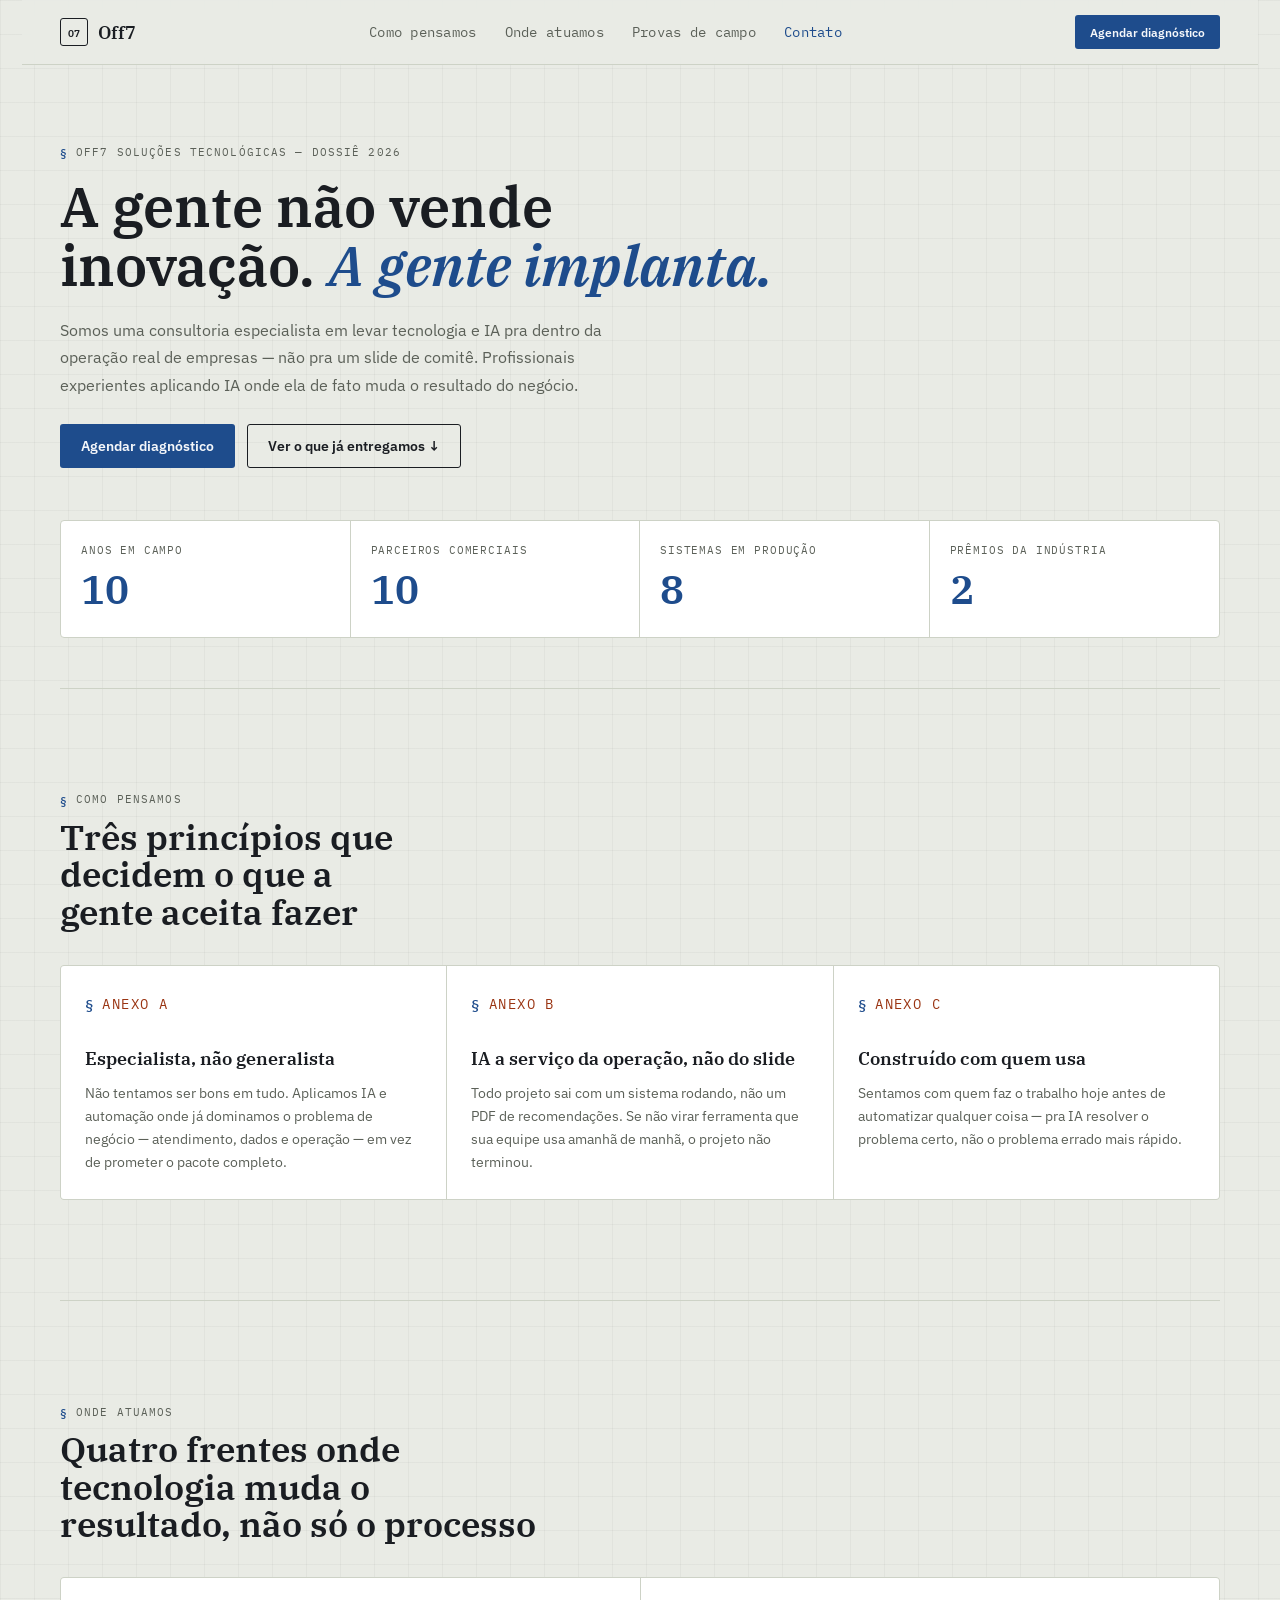
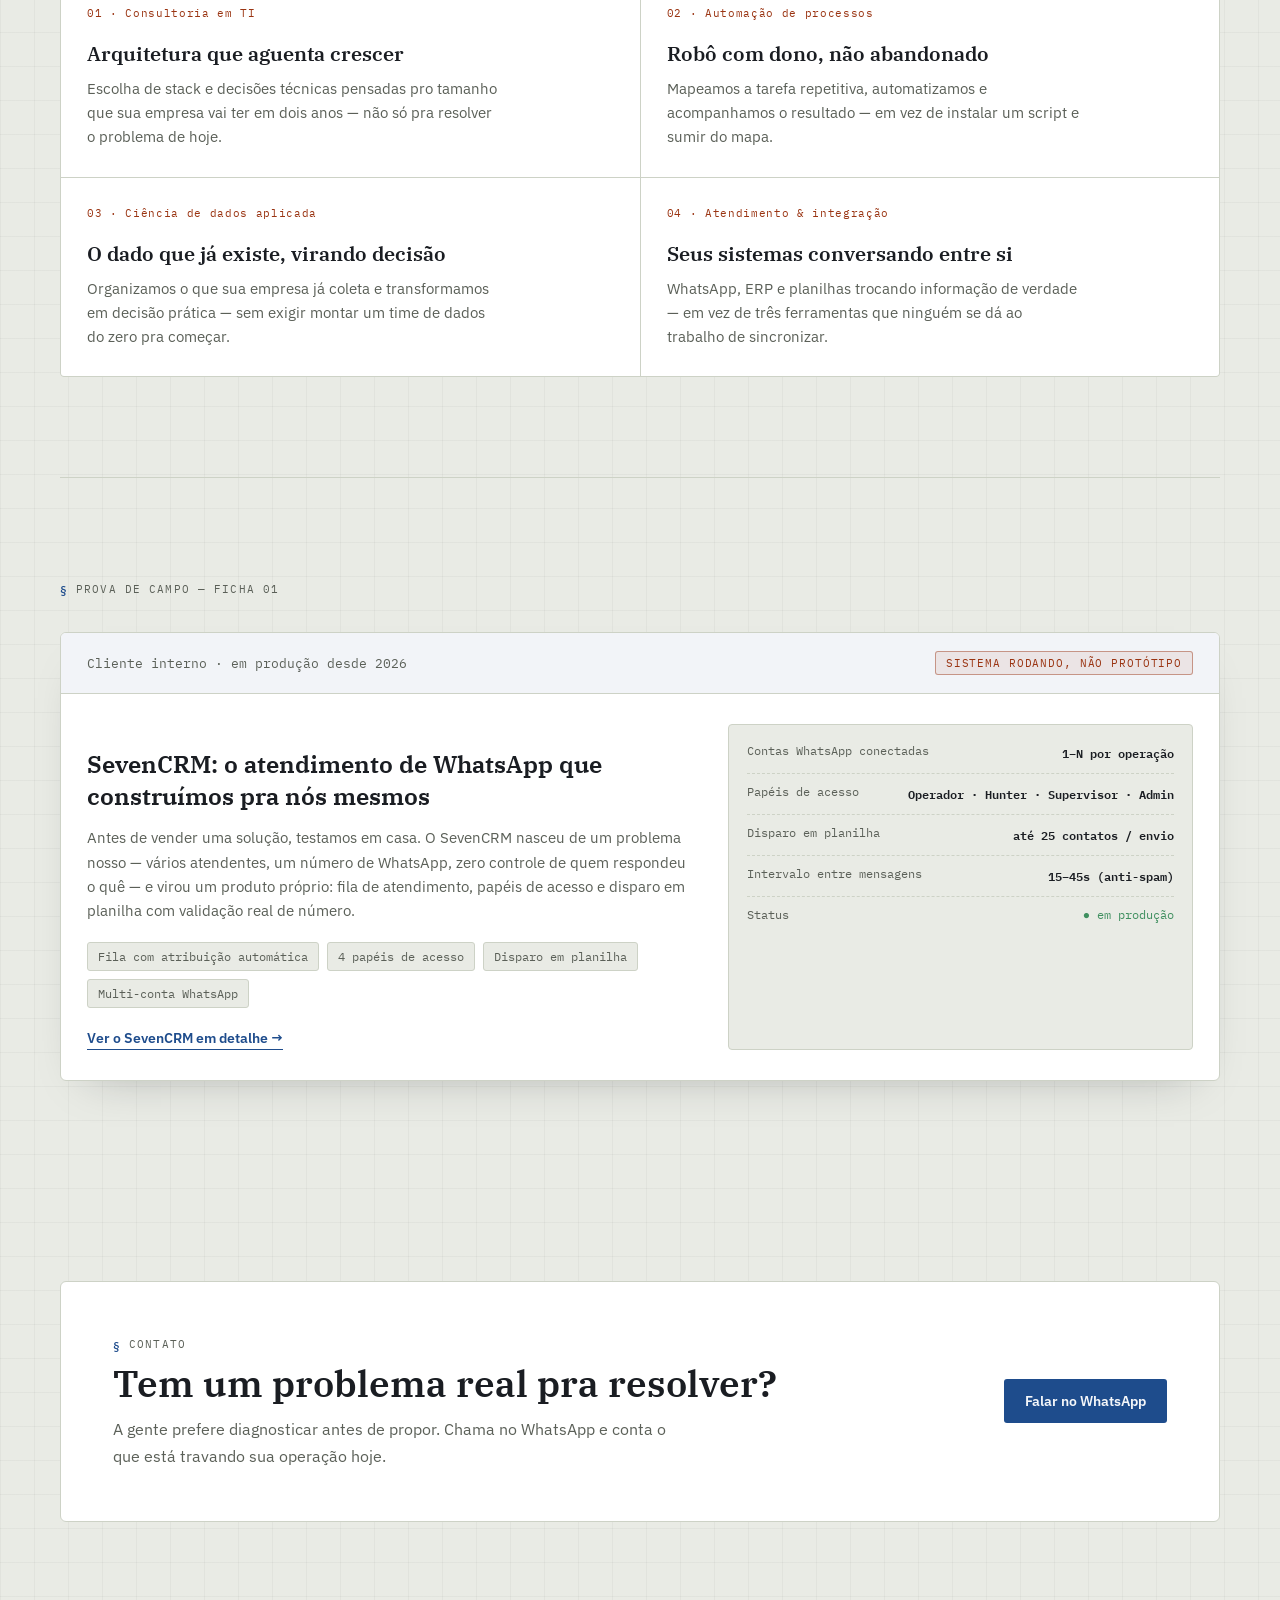
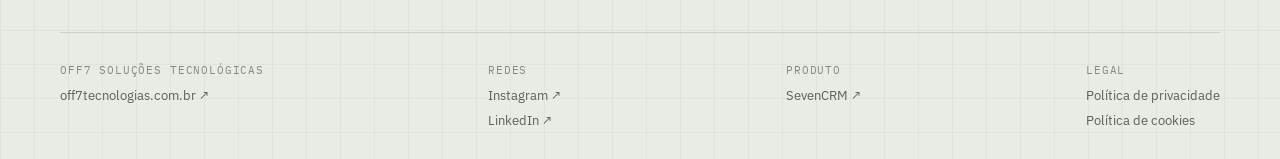
==== index.html @ 9f33e904 "Site institucional Off7 - versão dossiê" ====
<!doctype html>
<html lang="pt-BR">
<head>
  <meta charset="utf-8">
  <meta name="viewport" content="width=device-width, initial-scale=1">
  <title>Off7 Dossiê</title>
  <meta name="description" content="Off7 Soluções Tecnológicas — especialistas em aplicar IA e tecnologia em negócios reais.">
  <link rel="preconnect" href="https://fonts.googleapis.com">
  <link rel="preconnect" href="https://fonts.gstatic.com" crossorigin>
  <link rel="stylesheet" href="https://fonts.googleapis.com/css2?family=IBM+Plex+Serif:ital,wght@0,400;0,500;0,600;1,500&family=IBM+Plex+Sans:wght@400;500;600&family=IBM+Plex+Mono:wght@400;500;600&display=swap">
  <link rel="stylesheet" href="css/style.css">
</head>
<body>

<header class="top">
  <div class="navrow">
    <div class="brand"><span class="mark">O7</span>Off7</div>
    <nav class="links">
      <a href="#pensamos">Como pensamos</a>
      <a href="#atuamos">Onde atuamos</a>
      <a href="#provas">Provas de campo</a>
      <a href="#contato">Contato</a>
    </nav>
    <a class="btn btn-primary btn-sm" href="https://api.whatsapp.com/send?phone=5567991216024&text=Ol%C3%A1!%20Quero%20agendar%20um%20diagn%C3%B3stico%20com%20a%20Off7." target="_blank" rel="noopener">Agendar diagnóstico</a>
  </div>
</header>

<main class="wrap">

  <section class="hero">
    <p class="tag">Off7 Soluções Tecnológicas — dossiê 2026</p>
    <h1>A gente não vende<br>inovação. <i>A gente implanta.</i></h1>
    <p class="lede">Somos uma consultoria especialista em levar tecnologia e IA pra dentro da operação real de empresas — não pra um slide de comitê. Profissionais experientes aplicando IA onde ela de fato muda o resultado do negócio.</p>
    <div class="hero-ctas">
      <a class="btn btn-primary" href="https://api.whatsapp.com/send?phone=5567991216024&text=Ol%C3%A1!%20Quero%20agendar%20um%20diagn%C3%B3stico%20com%20a%20Off7." target="_blank" rel="noopener">Agendar diagnóstico</a>
      <a class="btn btn-ghost" href="#provas">Ver o que já entregamos ↓</a>
    </div>

    <div class="gauges">
      <div class="gauge"><div class="lbl">Anos em campo</div><div class="val">10</div></div>
      <div class="gauge"><div class="lbl">Parceiros comerciais</div><div class="val">10</div></div>
      <div class="gauge"><div class="lbl">Sistemas em produção</div><div class="val">8</div></div>
      <div class="gauge"><div class="lbl">Prêmios da indústria</div><div class="val">2</div></div>
    </div>
  </section>

  <section class="rule" id="pensamos">
    <p class="tag">Como pensamos</p>
    <h2 style="font-size:clamp(1.6rem,3vw,2.2rem);margin-top:10px;max-width:22ch;">Três princípios que decidem o que a gente aceita fazer</h2>
    <div class="anexos">
      <div class="anexo">
        <p class="tag" style="color:var(--flag);">Anexo A</p>
        <h3>Especialista, não generalista</h3>
        <p>Não tentamos ser bons em tudo. Aplicamos IA e automação onde já dominamos o problema de negócio — atendimento, dados e operação — em vez de prometer o pacote completo.</p>
      </div>
      <div class="anexo">
        <p class="tag" style="color:var(--flag);">Anexo B</p>
        <h3>IA a serviço da operação, não do slide</h3>
        <p>Todo projeto sai com um sistema rodando, não um PDF de recomendações. Se não virar ferramenta que sua equipe usa amanhã de manhã, o projeto não terminou.</p>
      </div>
      <div class="anexo">
        <p class="tag" style="color:var(--flag);">Anexo C</p>
        <h3>Construído com quem usa</h3>
        <p>Sentamos com quem faz o trabalho hoje antes de automatizar qualquer coisa — pra IA resolver o problema certo, não o problema errado mais rápido.</p>
      </div>
    </div>
  </section>

  <section class="rule" id="atuamos">
    <p class="tag">Onde atuamos</p>
    <h2 style="font-size:clamp(1.6rem,3vw,2.2rem);margin-top:10px;max-width:24ch;">Quatro frentes onde tecnologia muda o resultado, não só o processo</h2>
    <div class="sol-grid">
      <div class="sol-card">
        <div class="num mono">01 · Consultoria em TI</div>
        <h3>Arquitetura que aguenta crescer</h3>
        <p>Escolha de stack e decisões técnicas pensadas pro tamanho que sua empresa vai ter em dois anos — não só pra resolver o problema de hoje.</p>
      </div>
      <div class="sol-card">
        <div class="num mono">02 · Automação de processos</div>
        <h3>Robô com dono, não abandonado</h3>
        <p>Mapeamos a tarefa repetitiva, automatizamos e acompanhamos o resultado — em vez de instalar um script e sumir do mapa.</p>
      </div>
      <div class="sol-card">
        <div class="num mono">03 · Ciência de dados aplicada</div>
        <h3>O dado que já existe, virando decisão</h3>
        <p>Organizamos o que sua empresa já coleta e transformamos em decisão prática — sem exigir montar um time de dados do zero pra começar.</p>
      </div>
      <div class="sol-card">
        <div class="num mono">04 · Atendimento &amp; integração</div>
        <h3>Seus sistemas conversando entre si</h3>
        <p>WhatsApp, ERP e planilhas trocando informação de verdade — em vez de três ferramentas que ninguém se dá ao trabalho de sincronizar.</p>
      </div>
    </div>
  </section>

  <section class="rule" id="provas">
    <p class="tag">Prova de campo — ficha 01</p>
    <div class="case">
      <div class="case-head">
        <span class="mono" style="font-size:.82rem;color:var(--ink-dim);">Cliente interno · em produção desde 2026</span>
        <span class="stamp">Sistema rodando, não protótipo</span>
      </div>
      <div class="case-body">
        <div>
          <h3>SevenCRM: o atendimento de WhatsApp que construímos pra nós mesmos</h3>
          <p>Antes de vender uma solução, testamos em casa. O SevenCRM nasceu de um problema nosso — vários atendentes, um número de WhatsApp, zero controle de quem respondeu o quê — e virou um produto próprio: fila de atendimento, papéis de acesso e disparo em planilha com validação real de número.</p>
          <div class="spec-tags">
            <span>Fila com atribuição automática</span>
            <span>4 papéis de acesso</span>
            <span>Disparo em planilha</span>
            <span>Multi-conta WhatsApp</span>
          </div>
          <a class="case-link" href="https://claude.ai/code/artifact/d5d40e7f-3001-4cc8-a65e-c91b15269da6" target="_blank" rel="noopener">Ver o SevenCRM em detalhe →</a>
        </div>
        <div class="case-visual">
          <div class="row"><span>Contas WhatsApp conectadas</span><b>1–N por operação</b></div>
          <div class="row"><span>Papéis de acesso</span><b>Operador · Hunter · Supervisor · Admin</b></div>
          <div class="row"><span>Disparo em planilha</span><b>até 25 contatos / envio</b></div>
          <div class="row"><span>Intervalo entre mensagens</span><b>15–45s (anti-spam)</b></div>
          <div class="row"><span>Status</span><span class="ok">● em produção</span></div>
        </div>
      </div>
    </div>
  </section>

  <section id="contato">
    <div class="cta-block">
      <div class="cta-grid">
        <div>
          <p class="tag">Contato</p>
          <h2 style="margin-top:10px;">Tem um problema real pra resolver?</h2>
          <p class="lede" style="margin-top:12px;">A gente prefere diagnosticar antes de propor. Chama no WhatsApp e conta o que está travando sua operação hoje.</p>
        </div>
        <a class="btn btn-primary" href="https://api.whatsapp.com/send?phone=5567991216024&text=Ol%C3%A1!%20Quero%20agendar%20um%20diagn%C3%B3stico%20com%20a%20Off7." target="_blank" rel="noopener">Falar no WhatsApp</a>
      </div>
    </div>
  </section>

  <footer>
    <div class="footrow">
      <div class="footcol">
        <span class="footlabel">Off7 Soluções Tecnológicas</span>
        <a href="https://www.off7tecnologias.com.br" target="_blank" rel="noopener">off7tecnologias.com.br ↗</a>
      </div>
      <div class="footcol">
        <span class="footlabel">Redes</span>
        <a href="https://www.instagram.com/off7_contech/" target="_blank" rel="noopener">Instagram ↗</a>
        <a href="https://www.linkedin.com/company/off7-solucoes-tecnologicas" target="_blank" rel="noopener">LinkedIn ↗</a>
      </div>
      <div class="footcol">
        <span class="footlabel">Produto</span>
        <a href="https://claude.ai/code/artifact/d5d40e7f-3001-4cc8-a65e-c91b15269da6" target="_blank" rel="noopener">SevenCRM ↗</a>
      </div>
      <div class="footcol">
        <span class="footlabel">Legal</span>
        <a href="https://www.off7tecnologias.com.br/política-de-privacidade" target="_blank" rel="noopener">Política de privacidade</a>
        <a href="https://www.off7tecnologias.com.br/política-de-cookies" target="_blank" rel="noopener">Política de cookies</a>
      </div>
    </div>
  </footer>

</main>

<script src="js/script.js"></script>
</body>
</html>
---- css/style.css ----
:root{
  /* light-first: bare :root carries the primary (paper) palette */
  --paper:#E9EBE5;
  --panel:#FFFFFF;
  --ink:#1A1D22;
  --ink-dim:#5B6058;
  --line:#CDD2C6;
  --blueprint:#1E4C8C;
  --blueprint-2:#123566;
  --blueprint-ink:#F5F7FA;
  --flag:#9A3412;
  --flag-bg:rgba(154,52,18,.08);
  --shadow:0 20px 46px -30px rgba(26,29,34,.35);
}
@media (prefers-color-scheme: dark){
  :root:not([data-theme="light"]){
    --paper:#15171B;
    --panel:#1D2024;
    --ink:#EBEAE4;
    --ink-dim:#9A9F97;
    --line:#33372E;
    --blueprint:#7CA6E3;
    --blueprint-2:#A9C4EE;
    --blueprint-ink:#0B1622;
    --flag:#E2703F;
    --flag-bg:rgba(226,112,63,.12);
    --shadow:0 26px 60px -32px rgba(0,0,0,.6);
  }
}
:root[data-theme="dark"]{
  --paper:#15171B;
  --panel:#1D2024;
  --ink:#EBEAE4;
  --ink-dim:#9A9F97;
  --line:#33372E;
  --blueprint:#7CA6E3;
  --blueprint-2:#A9C4EE;
  --blueprint-ink:#0B1622;
  --flag:#E2703F;
  --flag-bg:rgba(226,112,63,.12);
  --shadow:0 26px 60px -32px rgba(0,0,0,.6);
}

*{box-sizing:border-box;}
html{scroll-behavior:smooth;}
@media (prefers-reduced-motion: reduce){ html{scroll-behavior:auto;} *{animation-duration:.001ms !important;transition-duration:.001ms !important;} }

body{
  margin:0;background:var(--paper);color:var(--ink);
  font-family:'IBM Plex Sans',system-ui,-apple-system,'Segoe UI',sans-serif;
  padding-inline:22px;
  background-image:
    linear-gradient(color-mix(in srgb, var(--ink) 4%, transparent) 1px, transparent 1px),
    linear-gradient(90deg, color-mix(in srgb, var(--ink) 4%, transparent) 1px, transparent 1px);
  background-size:34px 34px;
}
h1,h2{font-family:'IBM Plex Serif',Georgia,serif;font-weight:600;text-wrap:balance;margin:0;line-height:1.06;}
p{margin:0;}
a{color:inherit;}
.mono{font-family:'IBM Plex Mono',ui-monospace,monospace;}
.wrap{max-width:1160px;margin-inline:auto;}
.tag{
  display:inline-flex;align-items:center;gap:8px;
  font-family:'IBM Plex Mono';font-size:.7rem;letter-spacing:.1em;text-transform:uppercase;
  color:var(--ink-dim);
}
.tag::before{content:"§";color:var(--blueprint);font-weight:600;}
section{padding-block:clamp(52px,8vw,100px);}
.rule{border-top:1px solid var(--line);}
.lede{color:var(--ink-dim);font-size:1.02rem;line-height:1.68;max-width:58ch;}

header.top{
  position:sticky;top:0;z-index:40;
  background:color-mix(in srgb, var(--paper) 88%, transparent);
  backdrop-filter:blur(8px);border-bottom:1px solid var(--line);
}
.navrow{max-width:1160px;margin-inline:auto;display:flex;align-items:center;justify-content:space-between;gap:16px;padding-block:15px;}
.brand{display:flex;align-items:center;gap:10px;font-family:'IBM Plex Serif';font-weight:600;font-size:1.15rem;}
.brand .mark{
  width:28px;height:28px;border:1.5px solid var(--ink);border-radius:3px;
  display:flex;align-items:center;justify-content:center;
  font-family:'IBM Plex Mono';font-size:.65rem;font-weight:600;
}
nav.links{display:flex;gap:28px;font-size:.86rem;font-family:'IBM Plex Mono';letter-spacing:.02em;}
nav.links a{color:var(--ink-dim);text-decoration:none;transition:color .15s;}
nav.links a:hover,
nav.links a.active{color:var(--blueprint);}
@media (max-width:780px){ nav.links{display:none;} }

.btn{
  display:inline-flex;align-items:center;gap:8px;padding:12px 20px;border-radius:3px;
  font-weight:600;font-size:.88rem;text-decoration:none;border:1.5px solid transparent;cursor:pointer;
  transition:background .15s,color .15s,border-color .15s,transform .15s;white-space:nowrap;
}
.btn:active{transform:translateY(1px);}
.btn-primary{background:var(--blueprint);color:var(--blueprint-ink);}
.btn-primary:hover{background:var(--blueprint-2);}
.btn-ghost{background:transparent;border-color:var(--ink);color:var(--ink);}
.btn-ghost:hover{border-color:var(--blueprint);color:var(--blueprint);}
.btn-sm{padding:8px 14px;font-size:.78rem;}

/* ---------- hero ---------- */
.hero{padding-block:clamp(44px,7vw,76px) clamp(30px,5vw,50px);}
.hero h1{font-size:clamp(2.2rem,4.4vw,3.5rem);margin-block:16px 20px;}
.hero h1 i{font-style:italic;color:var(--blueprint);}
.hero-ctas{display:flex;gap:12px;flex-wrap:wrap;margin-top:26px;}

.gauges{
  margin-top:52px;display:grid;grid-template-columns:repeat(4,1fr);
  border:1px solid var(--line);border-radius:4px;overflow:hidden;background:var(--panel);
}
@media (max-width:760px){ .gauges{grid-template-columns:1fr 1fr;} }
.gauge{padding:22px 20px;border-right:1px solid var(--line);}
.gauge:last-child{border-right:none;}
@media (max-width:760px){ .gauge:nth-child(2n){border-right:none;} .gauge{border-bottom:1px solid var(--line);} .gauge:nth-last-child(-n+2){border-bottom:none;} }
.gauge .lbl{font-family:'IBM Plex Mono';font-size:.66rem;letter-spacing:.08em;text-transform:uppercase;color:var(--ink-dim);}
.gauge .val{font-family:'IBM Plex Serif';font-weight:600;font-size:clamp(1.9rem,3.2vw,2.5rem);margin-top:6px;font-variant-numeric:tabular-nums;color:var(--blueprint);}

/* ---------- anexos (philosophy) ---------- */
.anexos{display:grid;grid-template-columns:repeat(3,1fr);gap:1px;background:var(--line);border:1px solid var(--line);border-radius:4px;overflow:hidden;margin-top:34px;}
@media (max-width:860px){ .anexos{grid-template-columns:1fr;} }
.anexo{background:var(--panel);padding:26px 24px;}
.anexo .tag{margin-bottom:14px;}
.anexo h3{font-family:'IBM Plex Serif';font-weight:600;font-size:1.15rem;margin-bottom:10px;line-height:1.3;}
.anexo p{font-size:.9rem;color:var(--ink-dim);line-height:1.6;}

/* ---------- soluções ---------- */
.sol-grid{display:grid;grid-template-columns:repeat(2,1fr);gap:1px;background:var(--line);border:1px solid var(--line);border-radius:4px;overflow:hidden;margin-top:34px;}
@media (max-width:760px){ .sol-grid{grid-template-columns:1fr;} }
.sol-card{background:var(--panel);padding:28px 26px;}
.sol-card .num{font-family:'IBM Plex Mono';font-size:.7rem;color:var(--flag);margin-bottom:12px;letter-spacing:.06em;}
.sol-card h3{font-family:'IBM Plex Serif';font-weight:600;font-size:1.25rem;margin-bottom:10px;}
.sol-card p{font-size:.92rem;color:var(--ink-dim);line-height:1.62;max-width:46ch;}

/* ---------- prova de campo ---------- */
.case{
  margin-top:34px;border:1px solid var(--line);border-radius:6px;background:var(--panel);
  box-shadow:var(--shadow);overflow:hidden;
}
.case-head{
  display:flex;align-items:center;justify-content:space-between;gap:16px;flex-wrap:wrap;
  padding:18px 26px;border-bottom:1px solid var(--line);background:color-mix(in srgb, var(--blueprint) 6%, var(--panel));
}
.case-head .stamp{
  font-family:'IBM Plex Mono';font-size:.68rem;letter-spacing:.08em;text-transform:uppercase;
  color:var(--flag);border:1px solid color-mix(in srgb, var(--flag) 45%, transparent);
  background:var(--flag-bg);padding:4px 10px;border-radius:3px;
}
.case-body{padding:30px 26px;display:grid;grid-template-columns:1.3fr 1fr;gap:36px;}
@media (max-width:860px){ .case-body{grid-template-columns:1fr;} }
.case-body h3{font-family:'IBM Plex Serif';font-weight:600;font-size:1.5rem;margin-bottom:14px;}
.case-body p{font-size:.92rem;color:var(--ink-dim);line-height:1.65;}
.spec-tags{display:flex;flex-wrap:wrap;gap:8px;margin-top:18px;}
.spec-tags span{
  font-family:'IBM Plex Mono';font-size:.72rem;padding:6px 10px;border:1px solid var(--line);
  border-radius:3px;color:var(--ink-dim);background:var(--paper);
}
.case-link{
  margin-top:20px;display:inline-flex;align-items:center;gap:6px;
  font-weight:600;font-size:.9rem;color:var(--blueprint);text-decoration:none;border-bottom:1.5px solid var(--blueprint);padding-bottom:2px;
}
.case-link:hover{color:var(--blueprint-2);border-color:var(--blueprint-2);}
.case-visual{
  border:1px solid var(--line);border-radius:4px;padding:18px;background:var(--paper);
  display:flex;flex-direction:column;gap:10px;font-family:'IBM Plex Mono';font-size:.76rem;
}
.case-visual .row{display:flex;justify-content:space-between;gap:10px;padding-bottom:10px;border-bottom:1px dashed var(--line);color:var(--ink-dim);}
.case-visual .row:last-child{border-bottom:none;padding-bottom:0;}
.case-visual .row b{color:var(--ink);font-weight:600;}
.case-visual .ok{color:#3F8F5F;}

/* ---------- final cta ---------- */
.cta-block{
  background:var(--panel);border:1px solid var(--line);border-radius:6px;
  padding:clamp(30px,5.5vw,52px);text-align:left;
}
.cta-grid{display:grid;grid-template-columns:1.2fr auto;gap:24px;align-items:center;}
@media (max-width:700px){ .cta-grid{grid-template-columns:1fr;} }
.cta-block h2{font-size:clamp(1.7rem,3.2vw,2.3rem);}

footer{border-top:1px solid var(--line);padding-block:30px;margin-top:10px;}
.footrow{display:flex;justify-content:space-between;align-items:flex-start;gap:20px;flex-wrap:wrap;font-size:.82rem;color:var(--ink-dim);}
.footcol{display:flex;flex-direction:column;gap:8px;}
.footcol a{text-decoration:none;color:var(--ink-dim);}
.footcol a:hover{color:var(--blueprint);}
.footlabel{font-family:'IBM Plex Mono';font-size:.66rem;letter-spacing:.08em;text-transform:uppercase;color:var(--ink-dim);opacity:.7;margin-bottom:2px;}
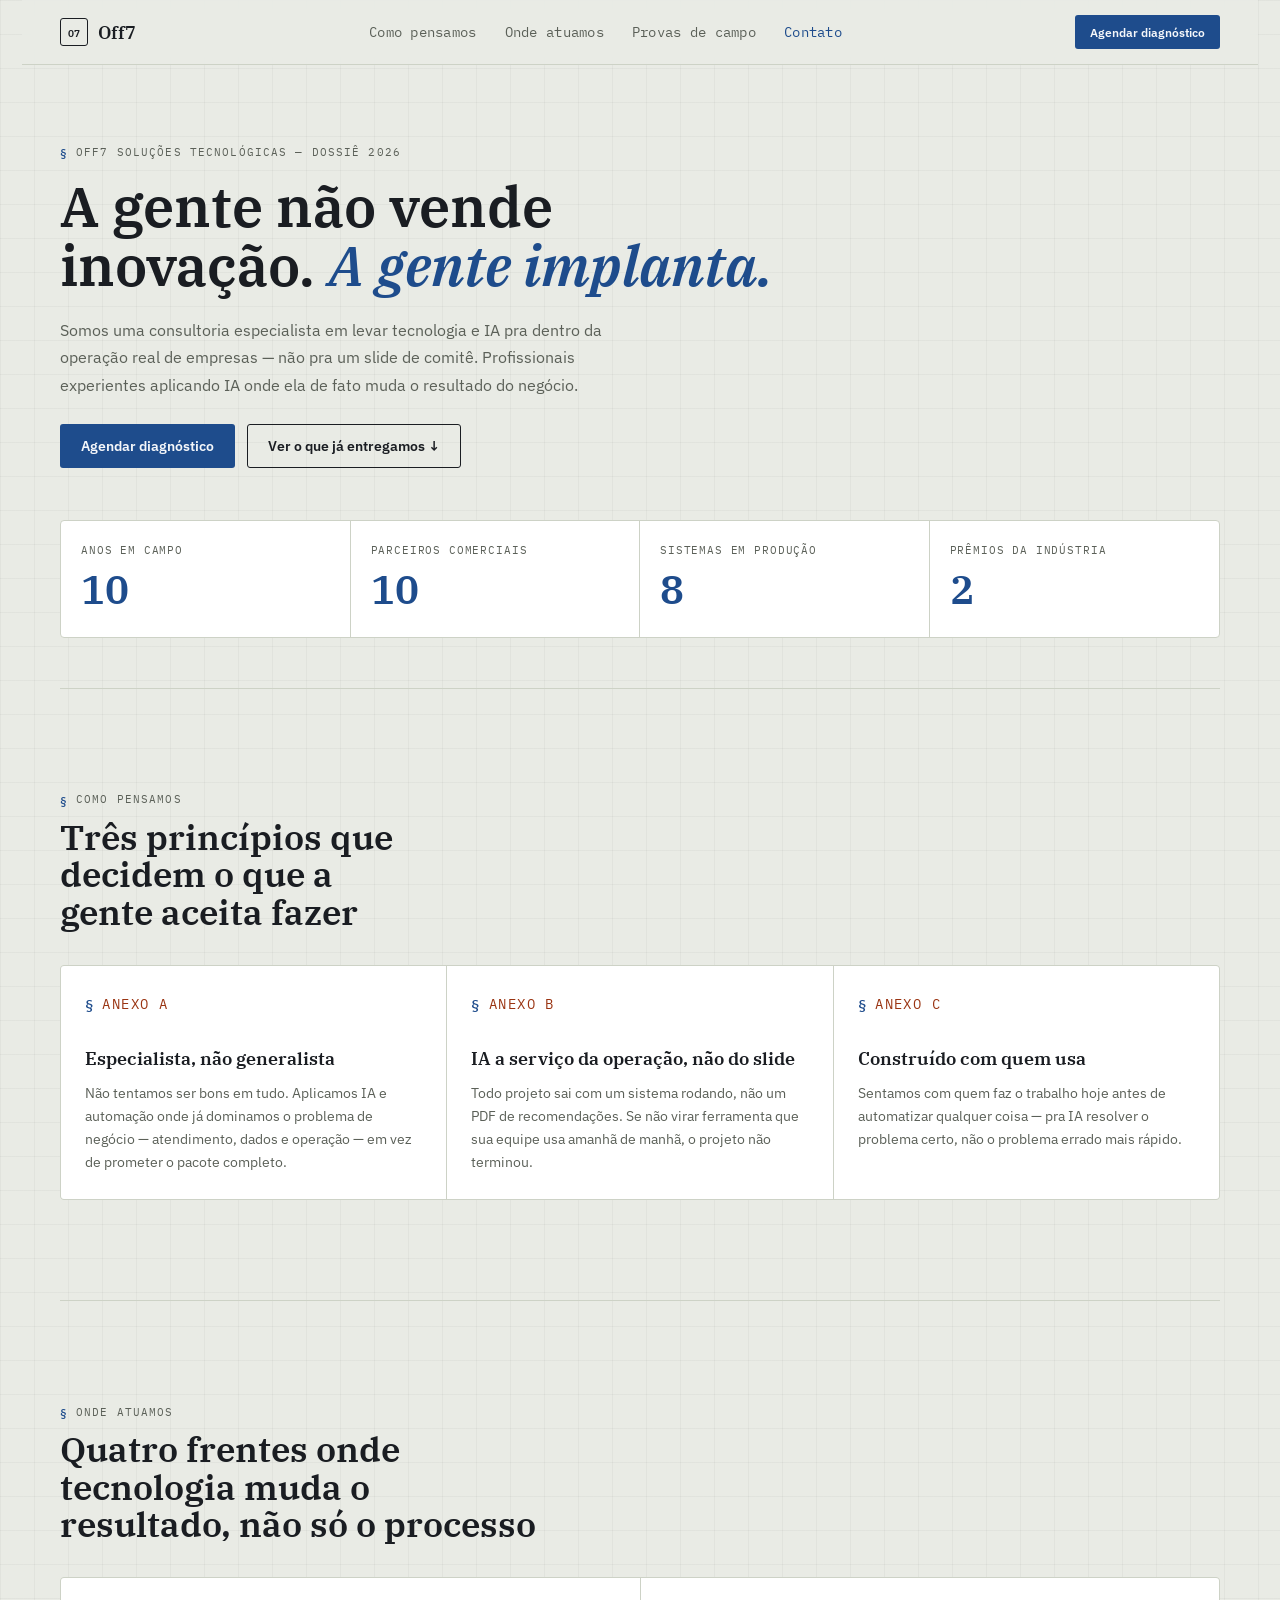
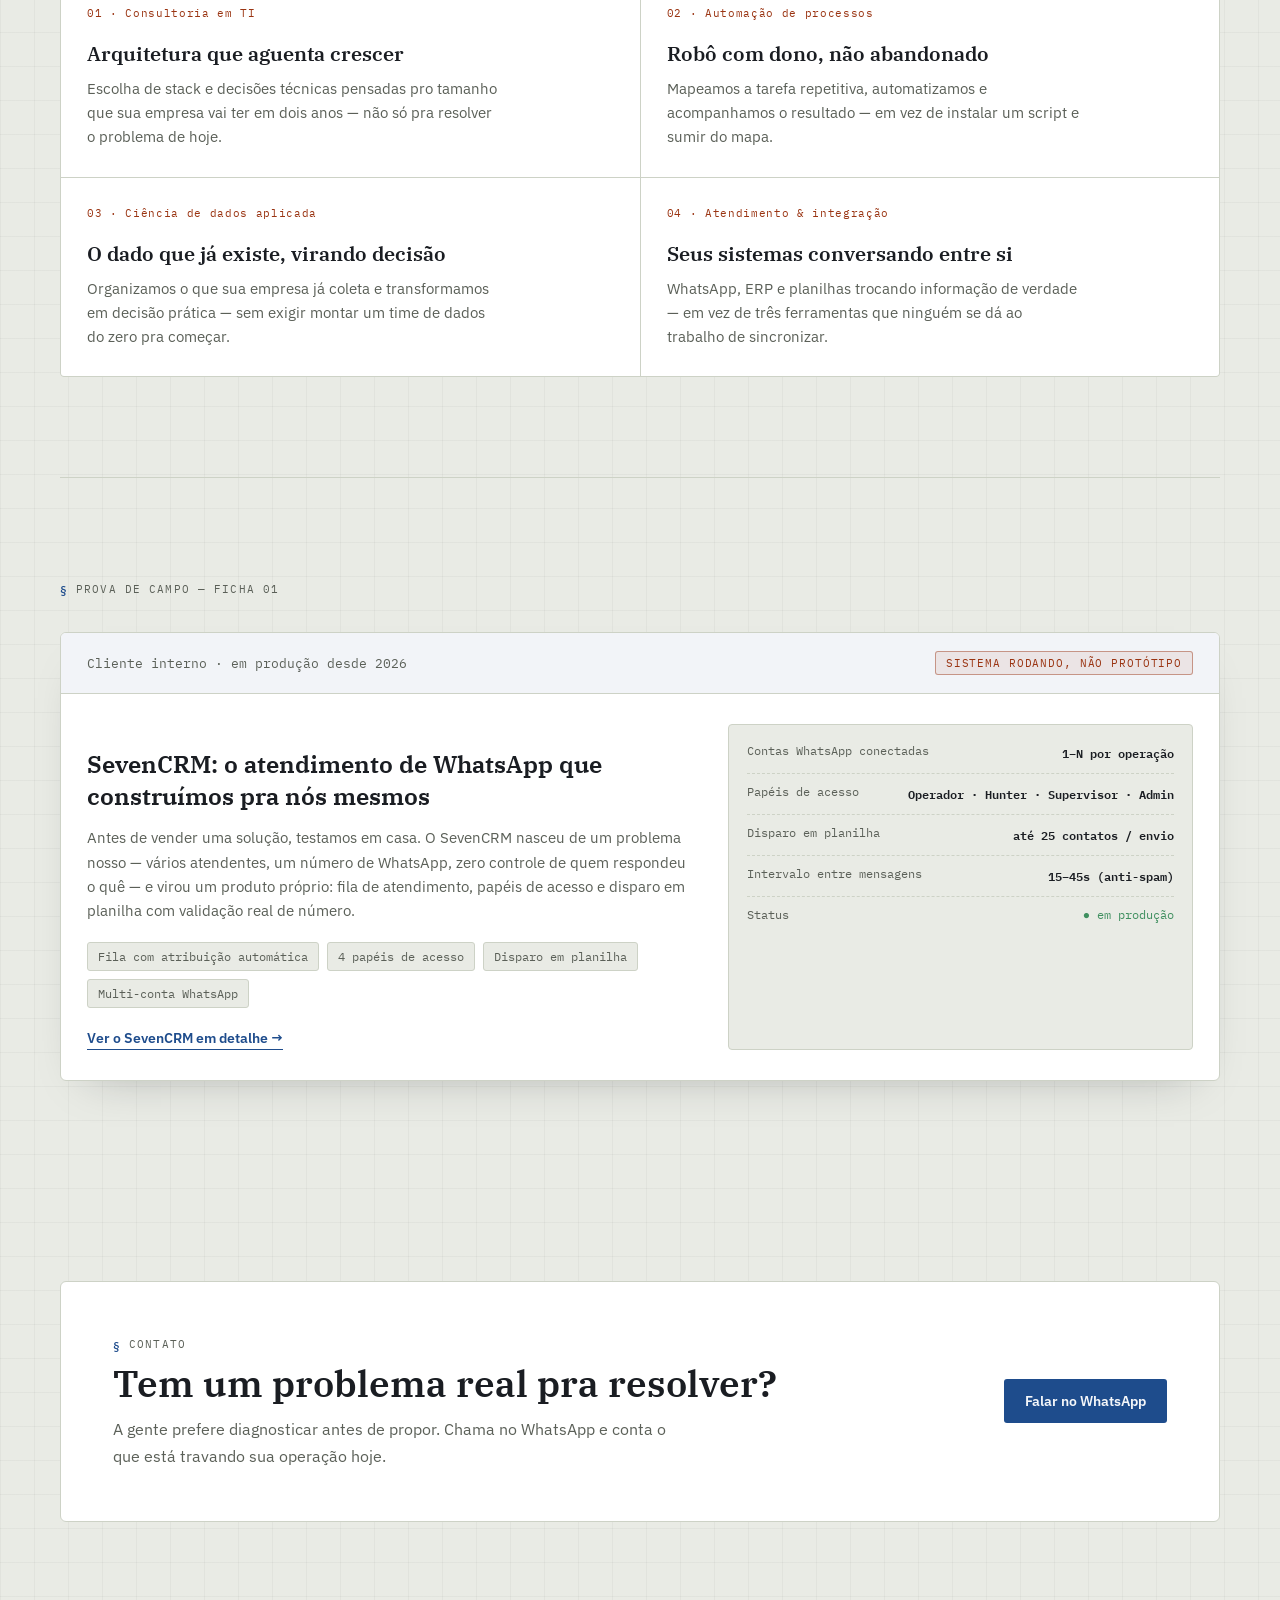
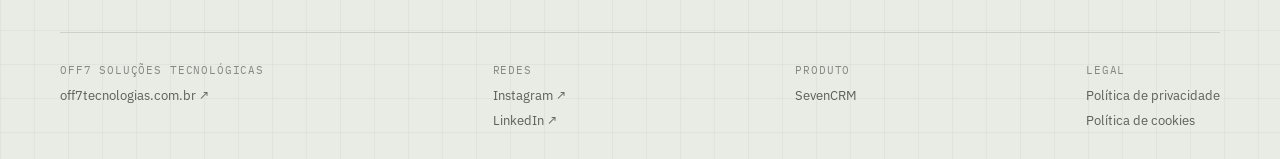
==== commit 22960b0b: "Adiciona página do SevenCRM ao site e liga os links internos" ====
--- a/index.html
+++ b/index.html
@@ -110,7 +110,7 @@
             <span>Disparo em planilha</span>
             <span>Multi-conta WhatsApp</span>
           </div>
-          <a class="case-link" href="https://claude.ai/code/artifact/d5d40e7f-3001-4cc8-a65e-c91b15269da6" target="_blank" rel="noopener">Ver o SevenCRM em detalhe →</a>
+          <a class="case-link" href="/sevencrm/">Ver o SevenCRM em detalhe →</a>
         </div>
         <div class="case-visual">
           <div class="row"><span>Contas WhatsApp conectadas</span><b>1–N por operação</b></div>
@@ -149,7 +149,7 @@
       </div>
       <div class="footcol">
         <span class="footlabel">Produto</span>
-        <a href="https://claude.ai/code/artifact/d5d40e7f-3001-4cc8-a65e-c91b15269da6" target="_blank" rel="noopener">SevenCRM ↗</a>
+        <a href="/sevencrm/">SevenCRM</a>
       </div>
       <div class="footcol">
         <span class="footlabel">Legal</span>
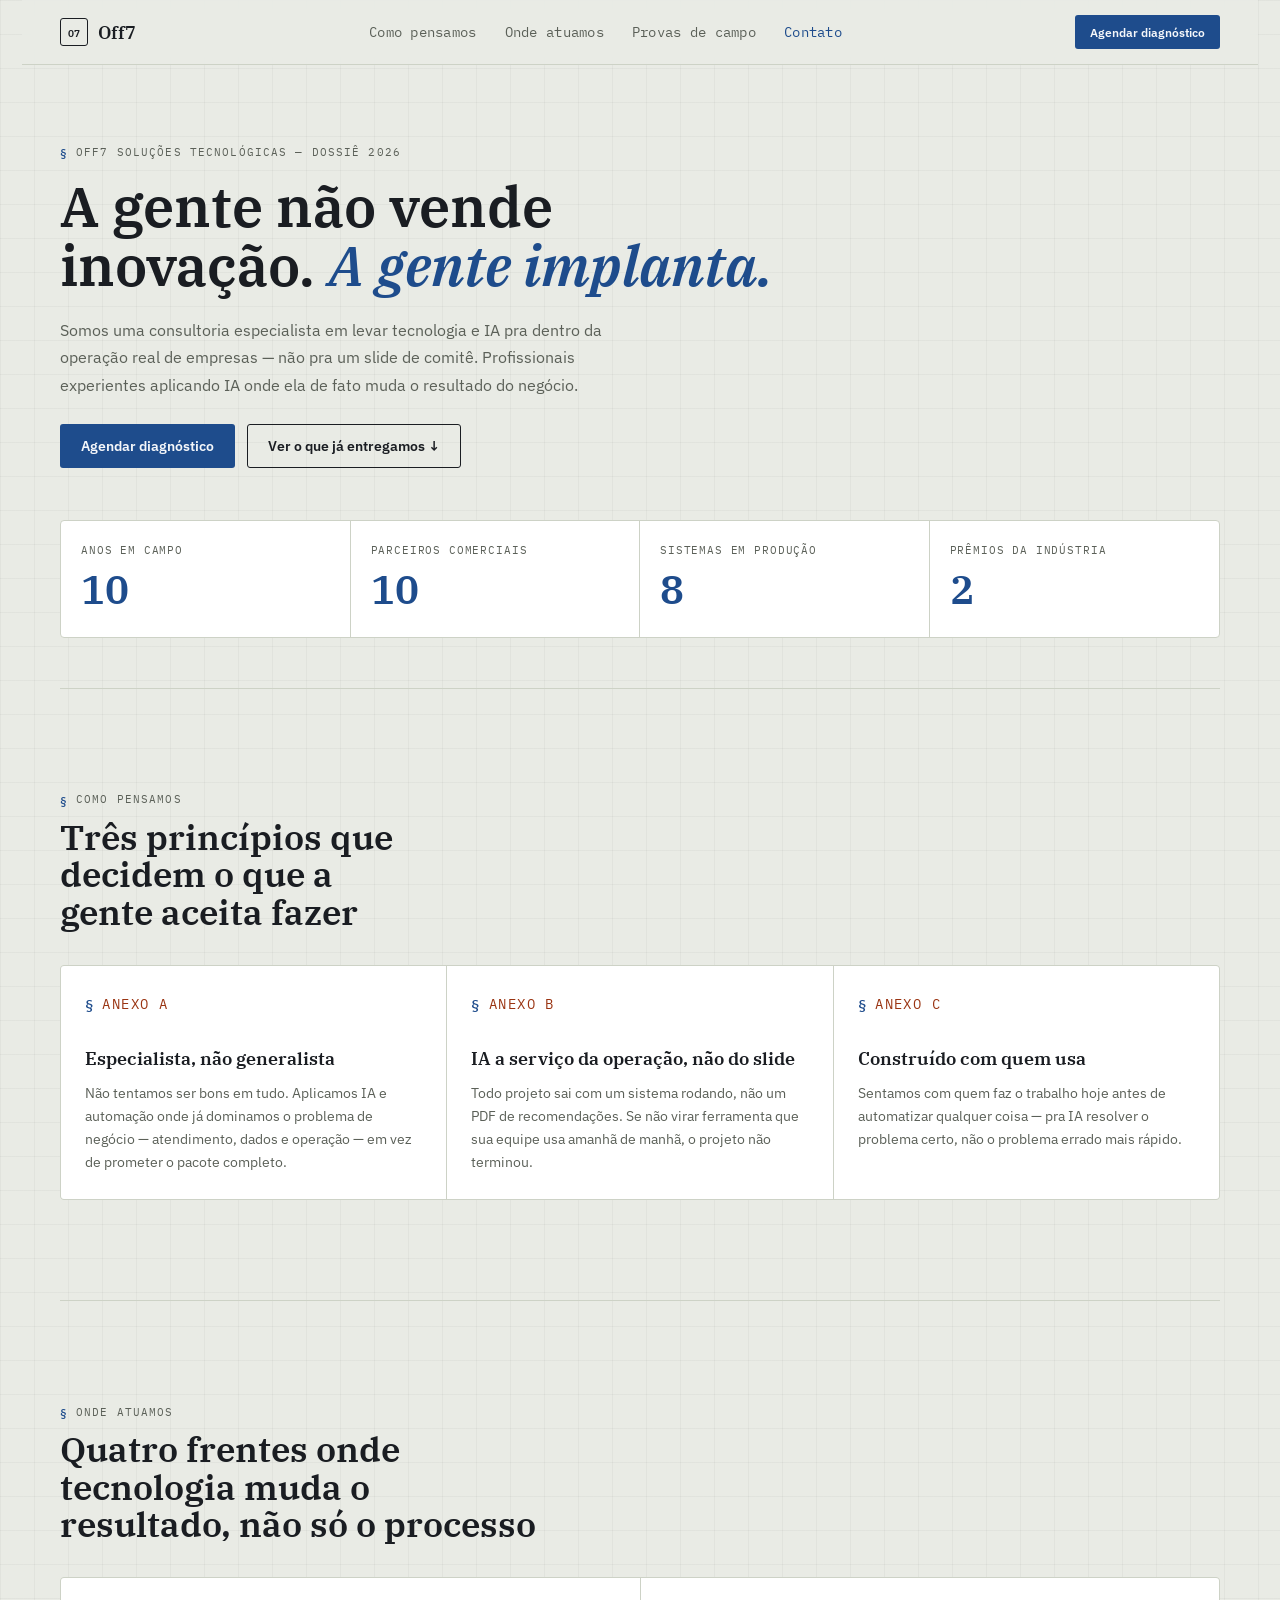
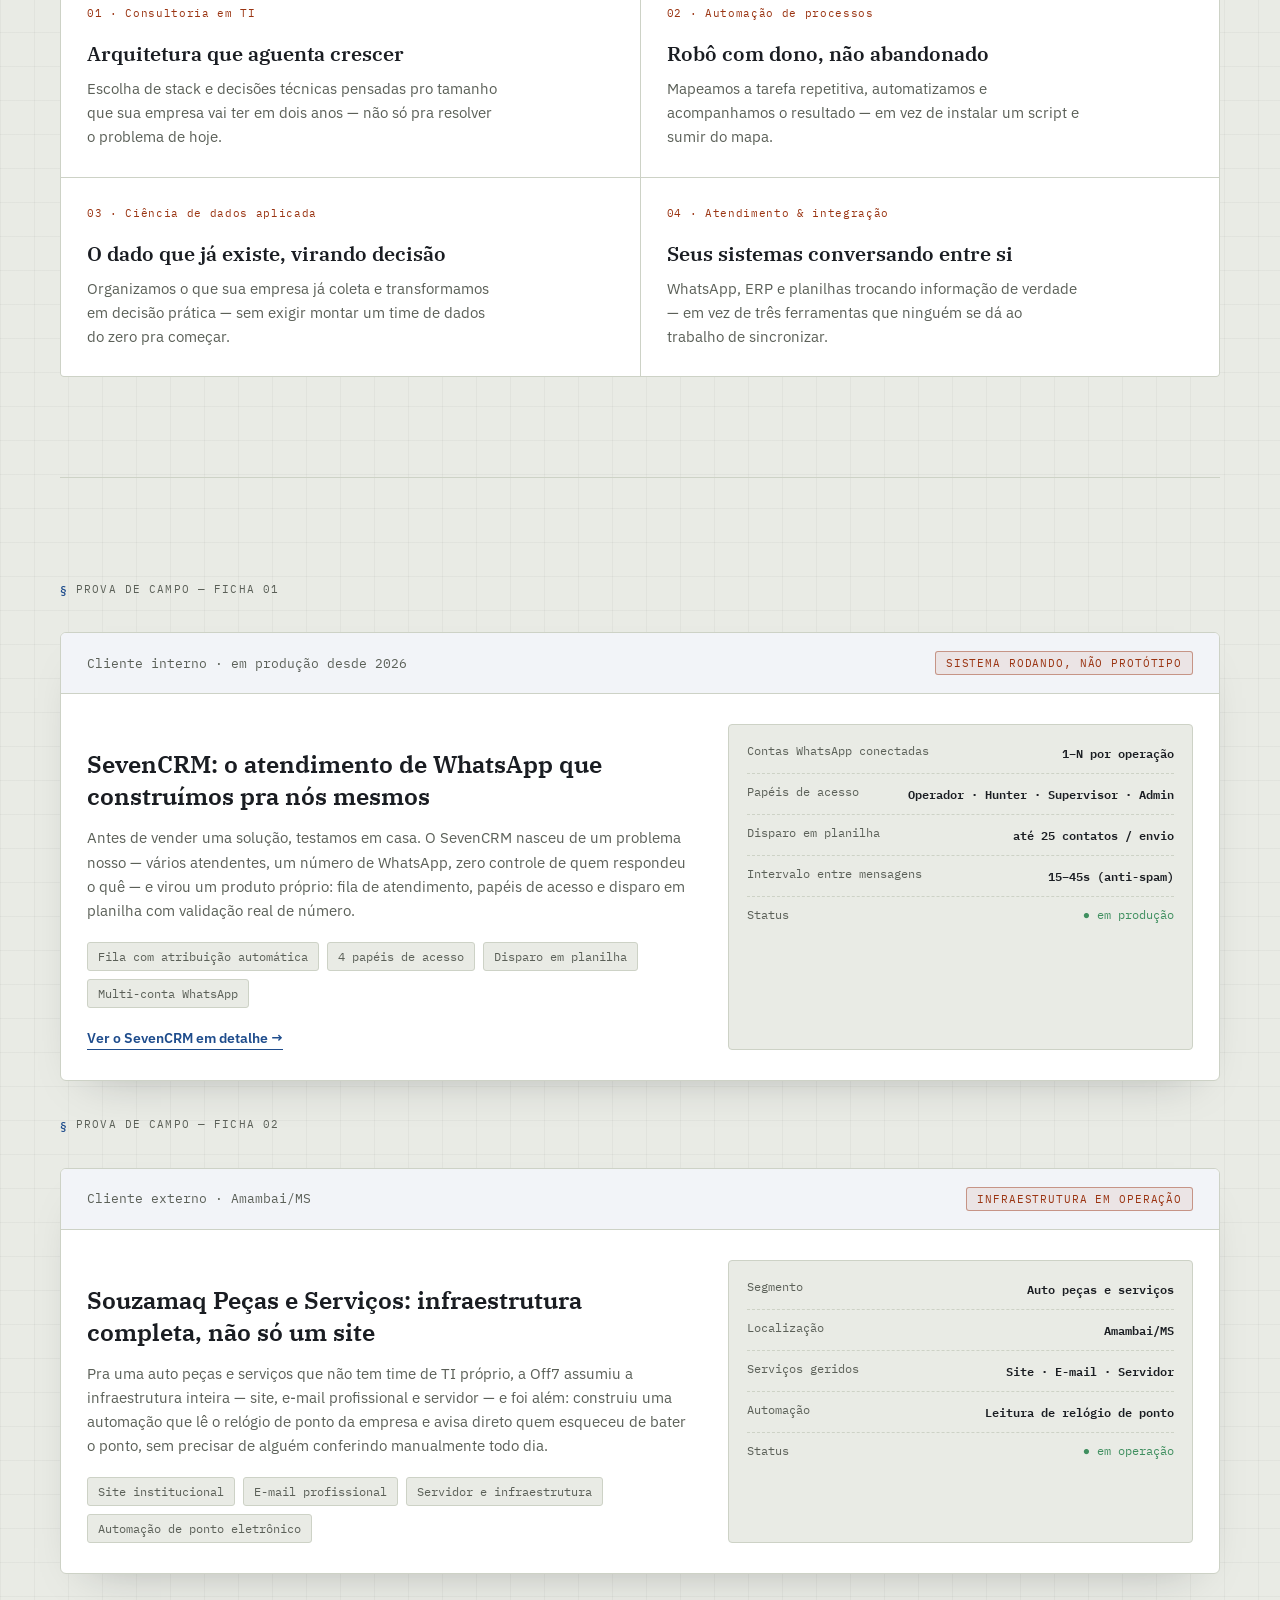
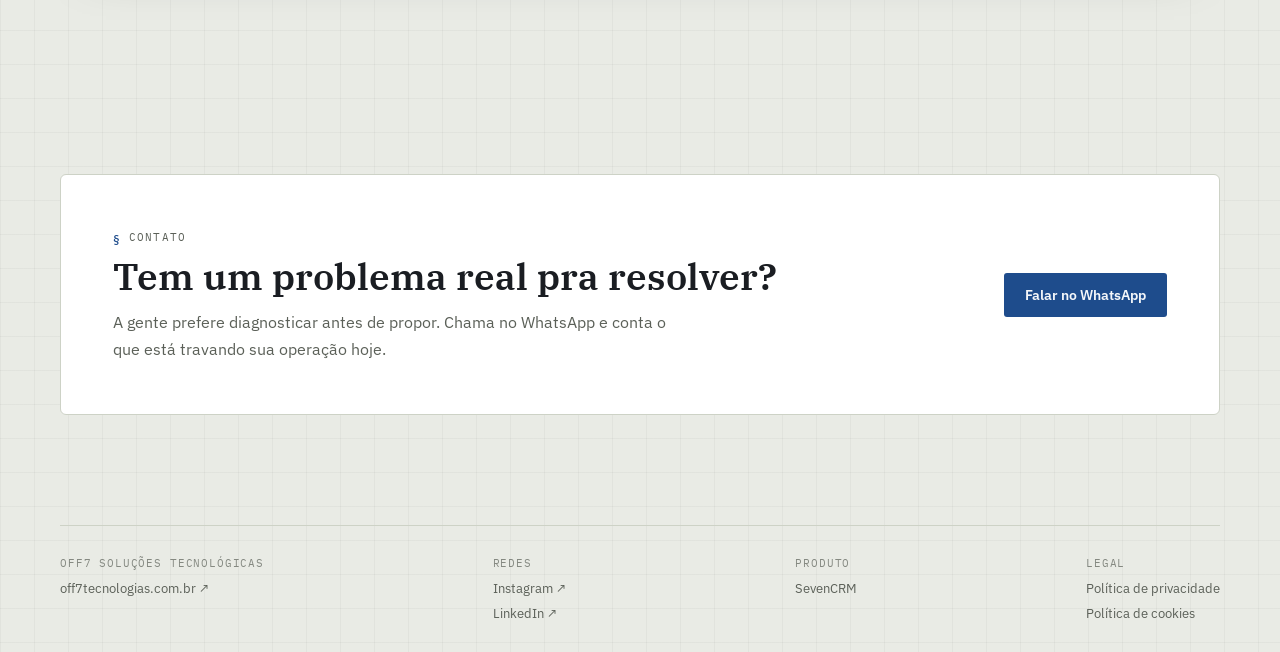
==== commit ad6a218f: "Simplifica card da Souzamaq no SevenCRM e move os serviços de infra pra ficha de prova de campo no s" ====
--- a/index.html
+++ b/index.html
@@ -121,6 +121,33 @@
         </div>
       </div>
     </div>
+
+    <p class="tag" style="margin-top:34px;">Prova de campo — ficha 02</p>
+    <div class="case">
+      <div class="case-head">
+        <span class="mono" style="font-size:.82rem;color:var(--ink-dim);">Cliente externo · Amambai/MS</span>
+        <span class="stamp">Infraestrutura em operação</span>
+      </div>
+      <div class="case-body">
+        <div>
+          <h3>Souzamaq Peças e Serviços: infraestrutura completa, não só um site</h3>
+          <p>Pra uma auto peças e serviços que não tem time de TI próprio, a Off7 assumiu a infraestrutura inteira — site, e-mail profissional e servidor — e foi além: construiu uma automação que lê o relógio de ponto da empresa e avisa direto quem esqueceu de bater o ponto, sem precisar de alguém conferindo manualmente todo dia.</p>
+          <div class="spec-tags">
+            <span>Site institucional</span>
+            <span>E-mail profissional</span>
+            <span>Servidor e infraestrutura</span>
+            <span>Automação de ponto eletrônico</span>
+          </div>
+        </div>
+        <div class="case-visual">
+          <div class="row"><span>Segmento</span><b>Auto peças e serviços</b></div>
+          <div class="row"><span>Localização</span><b>Amambai/MS</b></div>
+          <div class="row"><span>Serviços geridos</span><b>Site · E-mail · Servidor</b></div>
+          <div class="row"><span>Automação</span><b>Leitura de relógio de ponto</b></div>
+          <div class="row"><span>Status</span><span class="ok">● em operação</span></div>
+        </div>
+      </div>
+    </div>
   </section>
 
   <section id="contato">
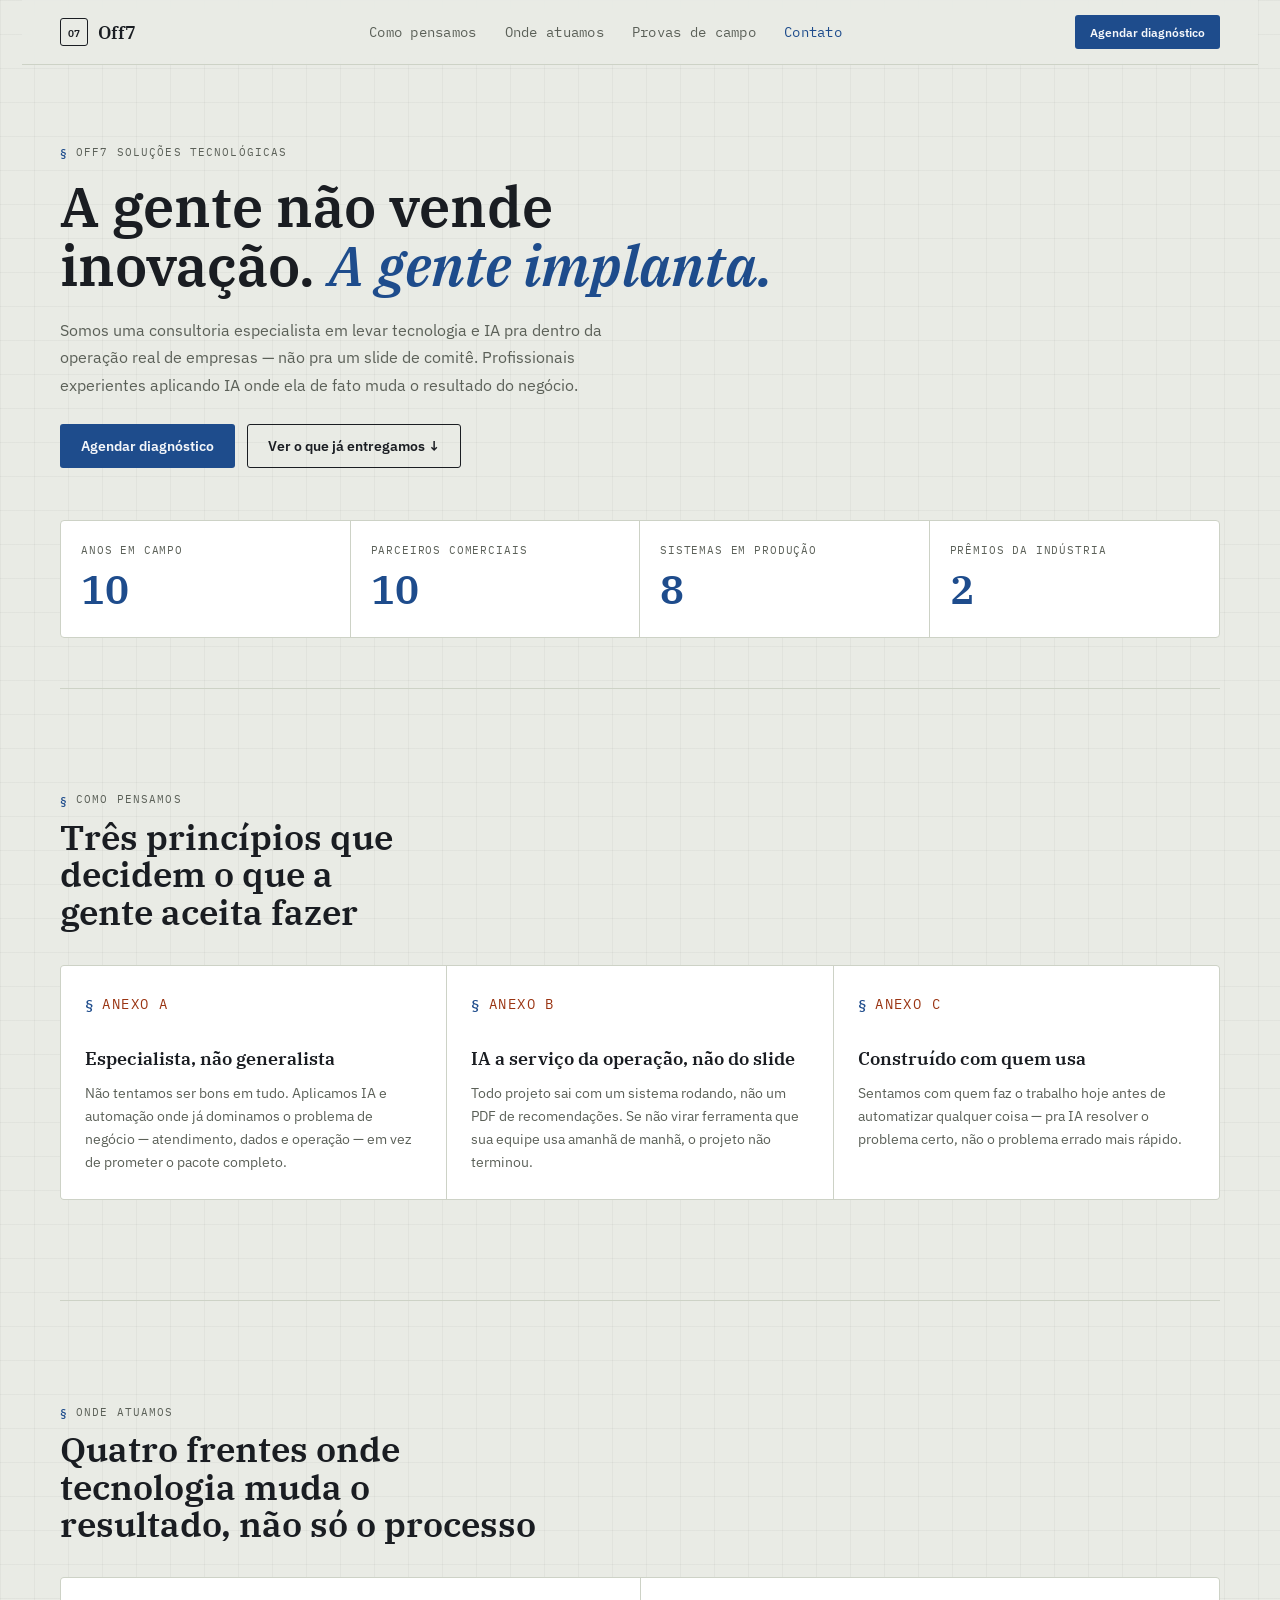
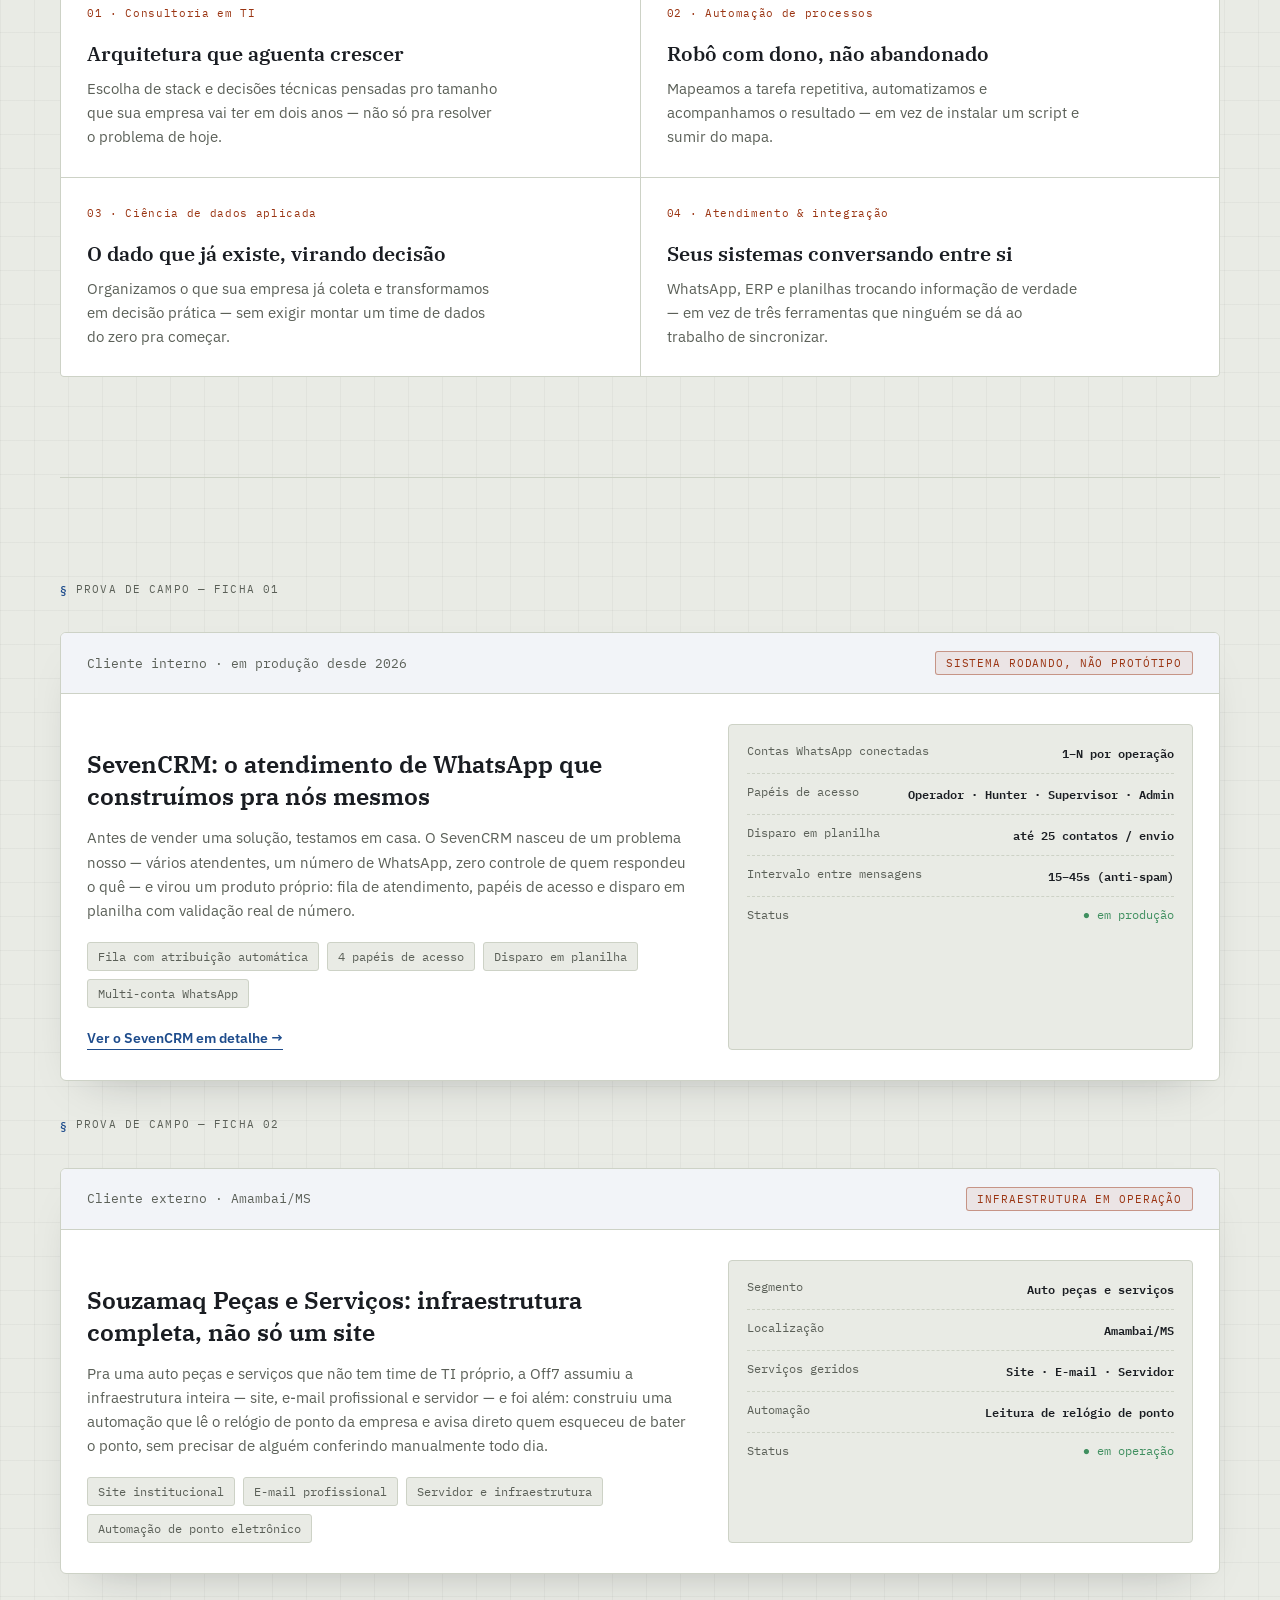
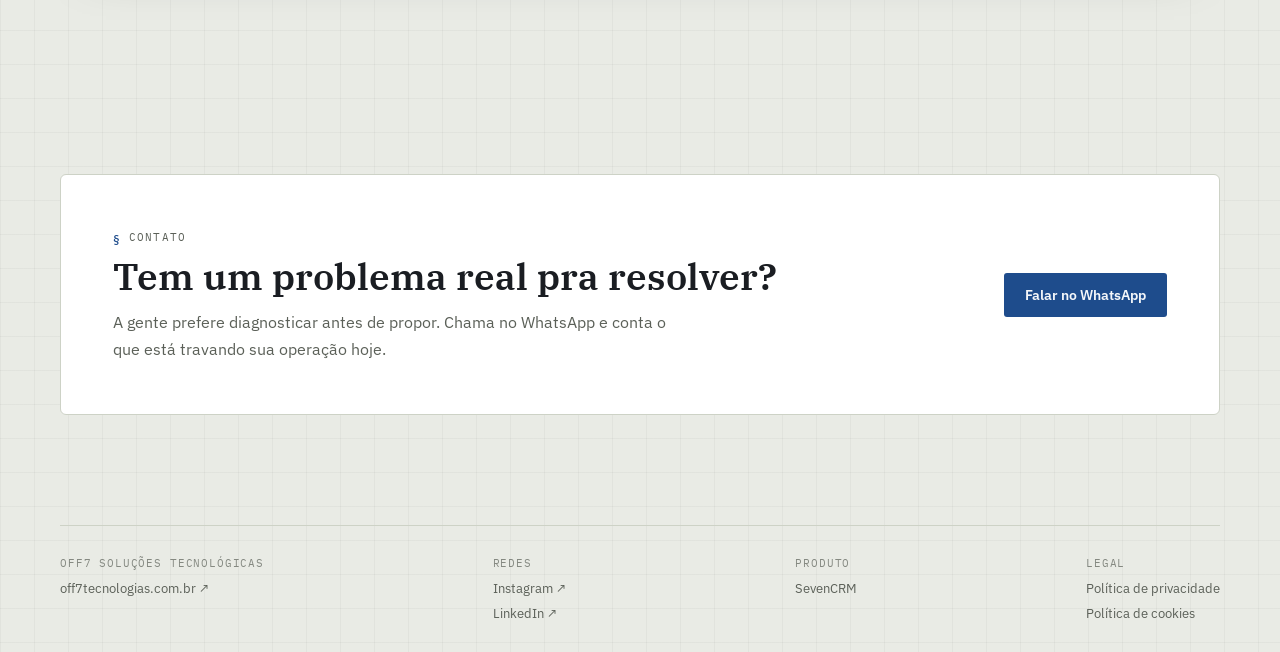
==== commit 77f9062f: "Remove 'dossiê 2026' do eyebrow do hero" ====
--- a/index.html
+++ b/index.html
@@ -28,7 +28,7 @@
 <main class="wrap">
 
   <section class="hero">
-    <p class="tag">Off7 Soluções Tecnológicas — dossiê 2026</p>
+    <p class="tag">Off7 Soluções Tecnológicas</p>
     <h1>A gente não vende<br>inovação. <i>A gente implanta.</i></h1>
     <p class="lede">Somos uma consultoria especialista em levar tecnologia e IA pra dentro da operação real de empresas — não pra um slide de comitê. Profissionais experientes aplicando IA onde ela de fato muda o resultado do negócio.</p>
     <div class="hero-ctas">
